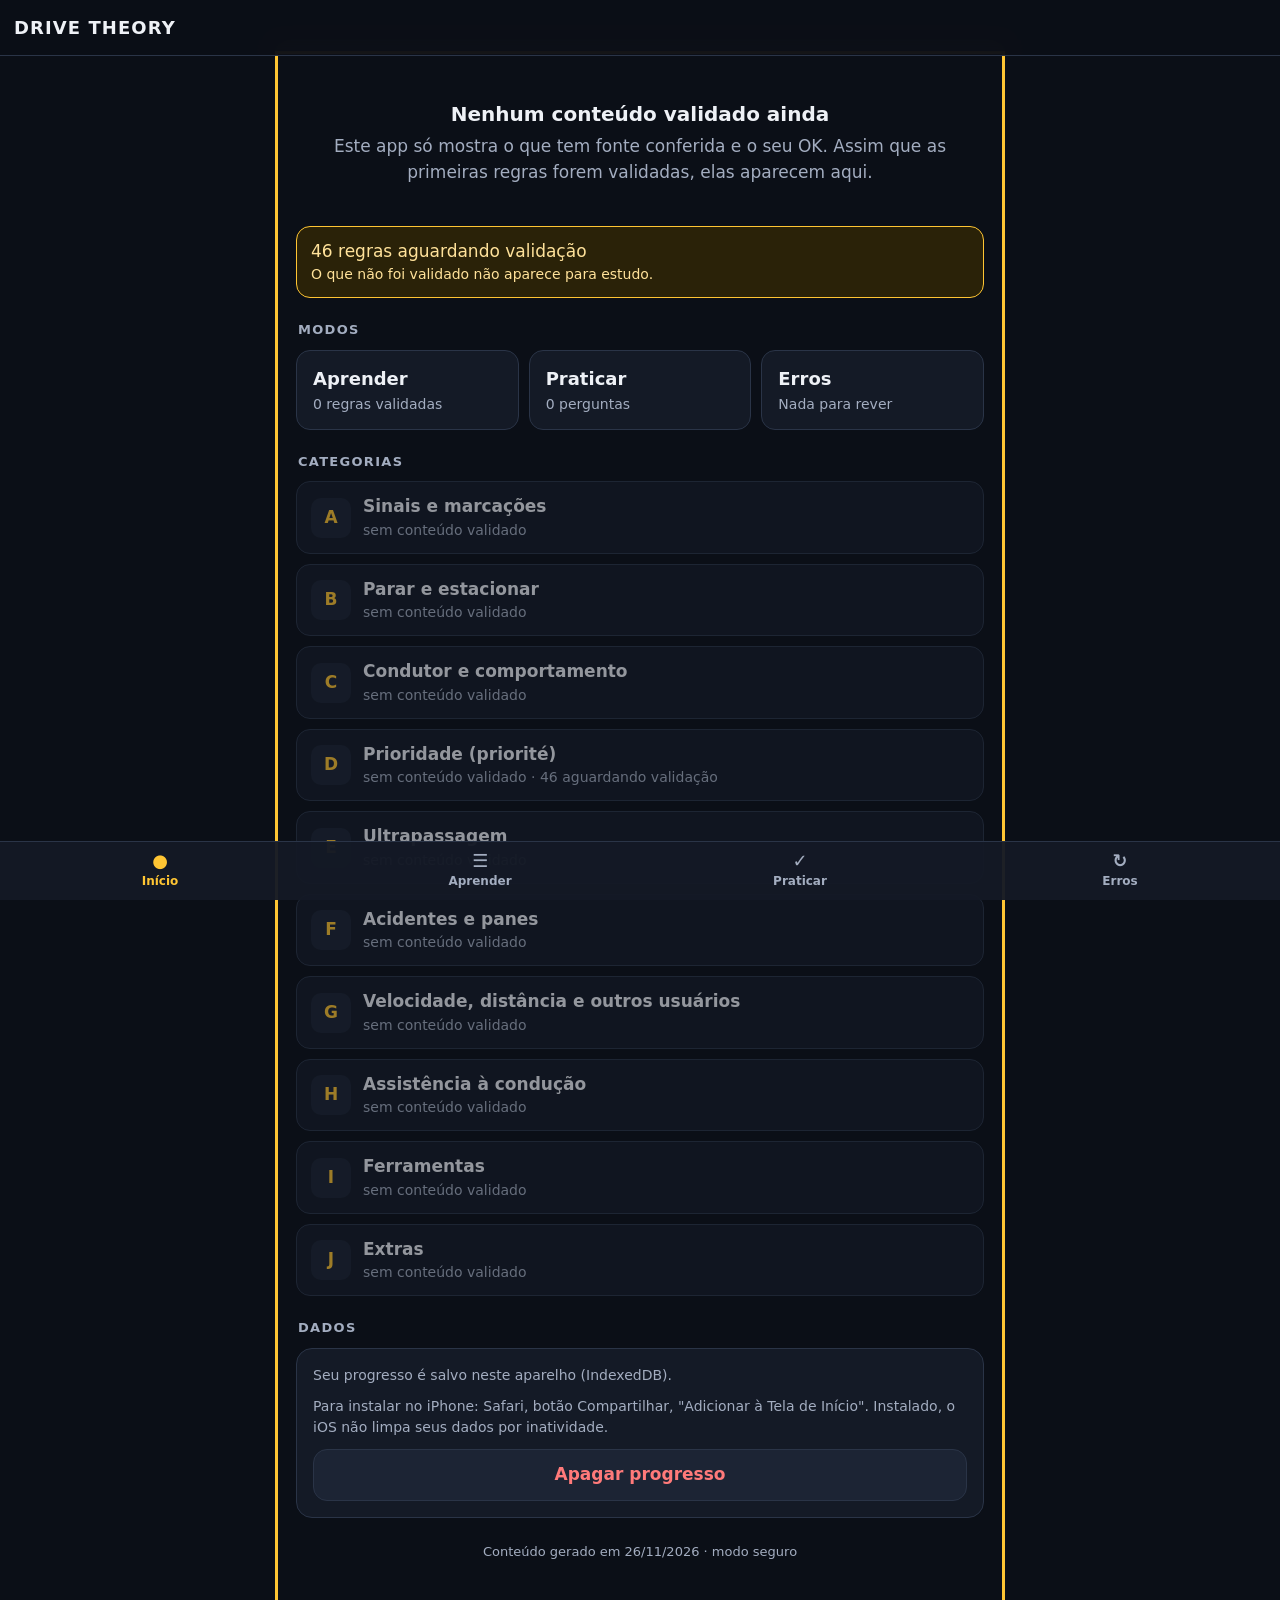
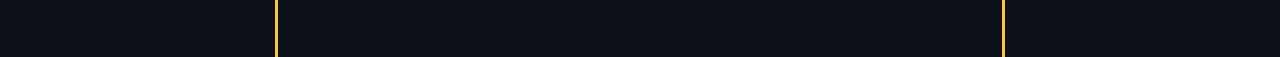
==== app/index.html @ a075b9bb "T-008: PWA mínimo (Aprender, Praticar, Erros) e deploy no GitHub Pages Co-Authored-By: Claude Sonnet" ====
<!doctype html>
<html lang="pt-BR">
<head>
<meta charset="utf-8">
<meta name="viewport" content="width=device-width, initial-scale=1, viewport-fit=cover">
<meta name="theme-color" content="#0b0f17">
<meta name="color-scheme" content="dark">
<meta name="apple-mobile-web-app-capable" content="yes">
<meta name="mobile-web-app-capable" content="yes">
<meta name="apple-mobile-web-app-status-bar-style" content="black-translucent">
<meta name="apple-mobile-web-app-title" content="DRIVE THEORY">
<title>DRIVE THEORY</title>
<link rel="manifest" href="manifest.webmanifest">
<link rel="icon" type="image/svg+xml" href="icons/icon.svg">
<link rel="apple-touch-icon" href="icons/apple-touch-icon.png">
<link rel="stylesheet" href="style.css">
</head>
<body>
<div id="draft-banner" class="draft-banner" role="alert" hidden>MODO RASCUNHO — conteúdo não validado</div>
<header class="topbar">
  <button id="back" class="icon-btn" type="button" aria-label="Voltar" hidden>&#8592;</button>
  <h1 id="title" class="topbar-title">DRIVE THEORY</h1>
</header>
<main id="view" tabindex="-1" aria-live="polite"></main>
<nav class="tabbar" aria-label="Navegação principal">
  <a href="#/" data-tab="home"><span class="tab-ico" aria-hidden="true">&#9679;</span>Início</a>
  <a href="#/aprender" data-tab="aprender"><span class="tab-ico" aria-hidden="true">&#9776;</span>Aprender</a>
  <a href="#/praticar" data-tab="praticar"><span class="tab-ico" aria-hidden="true">&#10003;</span>Praticar</a>
  <a href="#/erros" data-tab="erros"><span class="tab-ico" aria-hidden="true">&#8635;</span>Erros</a>
</nav>
<noscript><p class="empty">Este app precisa de JavaScript.</p></noscript>
<script src="app.js"></script>
</body>
</html>
---- app/style.css ----
:root {
  --bg: #0b0f17;
  --surface: #141a26;
  --surface-2: #1c2434;
  --line: #2a3447;
  --text: #eef1f6;
  --muted: #a3adc0;
  --accent: #ffc533;
  --accent-ink: #1a1400;
  --ok: #45e0a0;
  --ok-bg: #0f2a22;
  --bad: #ff7a7a;
  --bad-bg: #2d1518;
  --warn: #ffc533;
  --radius: 16px;
  --safe-t: env(safe-area-inset-top, 0px);
  --safe-b: env(safe-area-inset-bottom, 0px);
  --safe-l: env(safe-area-inset-left, 0px);
  --safe-r: env(safe-area-inset-right, 0px);
  --tab-h: 58px;
  color-scheme: dark;
}
* { box-sizing: border-box; -webkit-tap-highlight-color: transparent; }
html { background: var(--bg); }
body {
  margin: 0; min-height: 100vh; background: var(--bg); color: var(--text);
  font: 17px/1.5 -apple-system, BlinkMacSystemFont, "SF Pro Text", system-ui, "Segoe UI", Roboto, sans-serif;
  -webkit-text-size-adjust: 100%;
  padding-left: var(--safe-l); padding-right: var(--safe-r);
}
h1, h2, h3 { line-height: 1.2; margin: 0; }
p { margin: 0 0 .75em; }
a { color: var(--accent); }
:focus-visible { outline: 3px solid var(--accent); outline-offset: 2px; }

.draft-banner {
  position: sticky; top: 0; z-index: 30; background: #c4161c; color: #fff; text-align: center;
  font-weight: 800; letter-spacing: .04em; font-size: 14px;
  padding: calc(var(--safe-t) + 8px) 12px 8px;
}
.draft-banner[hidden] { display: none; }

.topbar {
  position: sticky; top: 0; z-index: 20; display: flex; align-items: center; gap: 8px;
  background: rgba(11, 15, 23, .92); backdrop-filter: blur(12px); -webkit-backdrop-filter: blur(12px);
  border-bottom: 1px solid var(--line);
  padding: calc(var(--safe-t) + 6px) 14px 6px; min-height: 56px;
}
body.has-banner .topbar { top: 33px; padding-top: 6px; }
.topbar-title { font-size: 18px; font-weight: 800; letter-spacing: .06em; }
.icon-btn {
  min-width: 44px; min-height: 44px; border: 0; border-radius: 12px; background: var(--surface);
  color: var(--text); font-size: 22px; cursor: pointer;
}
.icon-btn[hidden] { display: none; }

main {
  padding: 18px 16px calc(var(--tab-h) + var(--safe-b) + 28px); max-width: 720px; margin: 0 auto; outline: none;
}

.tabbar {
  position: fixed; left: 0; right: 0; bottom: 0; z-index: 20; display: grid; grid-template-columns: repeat(4, 1fr);
  background: rgba(20, 26, 38, .96); border-top: 1px solid var(--line);
  padding: 0 var(--safe-r) var(--safe-b) var(--safe-l);
}
.tabbar a {
  min-height: var(--tab-h); display: flex; flex-direction: column; align-items: center; justify-content: center;
  gap: 2px; color: var(--muted); text-decoration: none; font-size: 12px; font-weight: 600;
}
.tabbar a[aria-current="page"] { color: var(--accent); }
.tab-ico { font-size: 18px; line-height: 1; }

/* cards e listas */
.card {
  background: var(--surface); border: 1px solid var(--line); border-radius: var(--radius);
  padding: 16px; margin-bottom: 14px;
}
.card h2 { font-size: 17px; margin-bottom: 8px; }
.muted { color: var(--muted); }
.small { font-size: 14px; }
.eyebrow { font-size: 12px; letter-spacing: .12em; text-transform: uppercase; color: var(--muted); font-weight: 700; margin-bottom: 6px; }
.section-title { font-size: 13px; letter-spacing: .1em; text-transform: uppercase; color: var(--muted); margin: 22px 2px 10px; font-weight: 700; }

.btn {
  display: flex; align-items: center; justify-content: center; gap: 8px; width: 100%;
  min-height: 52px; padding: 12px 18px; border-radius: 14px; border: 1px solid var(--line);
  background: var(--surface-2); color: var(--text); font: inherit; font-weight: 700; text-decoration: none; cursor: pointer;
}
.btn.primary { background: var(--accent); color: var(--accent-ink); border-color: var(--accent); }
.btn.danger { color: var(--bad); }
.btn:active { transform: scale(.985); }
.btn[disabled] { opacity: .45; cursor: not-allowed; }
.btn-row { display: grid; gap: 10px; margin-top: 12px; }

.mode-grid { display: grid; gap: 10px; }
.mode {
  display: flex; flex-direction: column; align-items: flex-start; gap: 2px; text-align: left;
  min-height: 64px; padding: 14px 16px; border-radius: 14px; border: 1px solid var(--line);
  background: var(--surface); color: var(--text); text-decoration: none;
}
.mode strong { font-size: 18px; }
.mode span { color: var(--muted); font-size: 14px; }
.mode:active { background: var(--surface-2); }

.list { list-style: none; margin: 0; padding: 0; display: grid; gap: 10px; }
.row {
  display: flex; align-items: center; gap: 12px; min-height: 64px; padding: 12px 14px; width: 100%;
  background: var(--surface); border: 1px solid var(--line); border-radius: 14px; color: var(--text);
  text-decoration: none; font: inherit; text-align: left;
}
a.row, button.row { cursor: pointer; }
a.row:active, button.row:active { background: var(--surface-2); }
.row.off { opacity: .6; }
.row .letter {
  flex: 0 0 40px; height: 40px; border-radius: 10px; display: grid; place-items: center;
  background: var(--surface-2); color: var(--accent); font-weight: 800;
}
.row .grow { flex: 1; min-width: 0; }
.row .name { font-weight: 700; display: block; }
.row .sub { color: var(--muted); font-size: 14px; display: block; }
.chev { color: var(--muted); font-size: 20px; }

.bar { height: 8px; background: var(--surface-2); border-radius: 99px; overflow: hidden; margin-top: 8px; }
.bar > i { display: block; height: 100%; background: var(--accent); border-radius: 99px; }
.big-num { font-size: 40px; font-weight: 800; letter-spacing: -.02em; }

.pill {
  display: inline-block; border: 1px solid var(--line); border-radius: 99px; padding: 2px 10px;
  font-size: 14px; color: var(--text); background: var(--surface-2); margin: 0 6px 6px 0;
}
.badge { display: inline-block; font-size: 12px; font-weight: 800; padding: 2px 8px; border-radius: 8px; background: #c4161c; color: #fff; margin-left: 6px; }
.notice {
  border: 1px solid var(--warn); background: #2a2208; border-radius: 14px; padding: 12px 14px; margin-bottom: 14px; color: #ffe29a;
}
.empty { text-align: center; padding: 28px 12px; color: var(--muted); }
.empty h2 { color: var(--text); font-size: 20px; margin-bottom: 8px; }

/* regras */
.rule h3 { font-size: 13px; letter-spacing: .08em; text-transform: uppercase; color: var(--muted); margin: 14px 0 6px; }
.rule .text { font-size: 18px; }
.rule ul { margin: 0; padding-left: 20px; }
.rule li { margin-bottom: 4px; }

/* pratica */
.progress-line { display: flex; justify-content: space-between; color: var(--muted); font-size: 14px; margin-bottom: 8px; }
.q-text { font-size: 20px; font-weight: 700; margin-bottom: 8px; line-height: 1.35; }
.q-img { max-width: 100%; border-radius: 12px; background: #fff; margin: 8px 0; }
.hint { color: var(--muted); font-size: 14px; margin-bottom: 14px; }
.alts { display: grid; gap: 10px; margin: 0 0 14px; padding: 0; border: 0; }
.alt {
  display: flex; gap: 12px; align-items: flex-start; min-height: 56px; padding: 14px;
  border: 2px solid var(--line); border-radius: 14px; background: var(--surface); cursor: pointer;
}
.alt input { flex: 0 0 24px; width: 24px; height: 24px; margin: 1px 0 0; accent-color: var(--accent); }
.alt:has(input:checked) { border-color: var(--accent); background: #231d07; }
.alt .alt-body { flex: 1; min-width: 0; }
.alt.ok { border-color: var(--ok); background: var(--ok-bg); }
.alt.bad { border-color: var(--bad); background: var(--bad-bg); }
.alt .tag { display: block; font-weight: 800; font-size: 14px; margin-bottom: 2px; }
.alt.ok .tag { color: var(--ok); }
.alt.bad .tag { color: var(--bad); }
.alt .just { display: block; margin-top: 6px; color: var(--text); font-size: 15px; }
.alt.static { cursor: default; }
.verdict { border-radius: 14px; padding: 14px; font-weight: 800; font-size: 18px; margin-bottom: 14px; }
.verdict.ok { background: var(--ok-bg); color: var(--ok); border: 1px solid var(--ok); }
.verdict.bad { background: var(--bad-bg); color: var(--bad); border: 1px solid var(--bad); }
.verdict small { display: block; font-weight: 500; color: var(--text); }
.expl dt { font-size: 13px; letter-spacing: .08em; text-transform: uppercase; color: var(--muted); margin-top: 12px; font-weight: 700; }
.expl dd { margin: 2px 0 0; }
.summary-score { font-size: 48px; font-weight: 800; }
.foot { color: var(--muted); font-size: 13px; text-align: center; margin-top: 24px; }
.visually-hidden { position: absolute; width: 1px; height: 1px; overflow: hidden; clip: rect(0 0 0 0); white-space: nowrap; }

@media (prefers-reduced-motion: no-preference) {
  main > * { animation: in .18s ease-out; }
  @keyframes in { from { opacity: 0; transform: translateY(4px); } to { opacity: 1; transform: none; } }
}
@media (min-width: 720px) {
  .mode-grid { grid-template-columns: repeat(3, 1fr); }
}
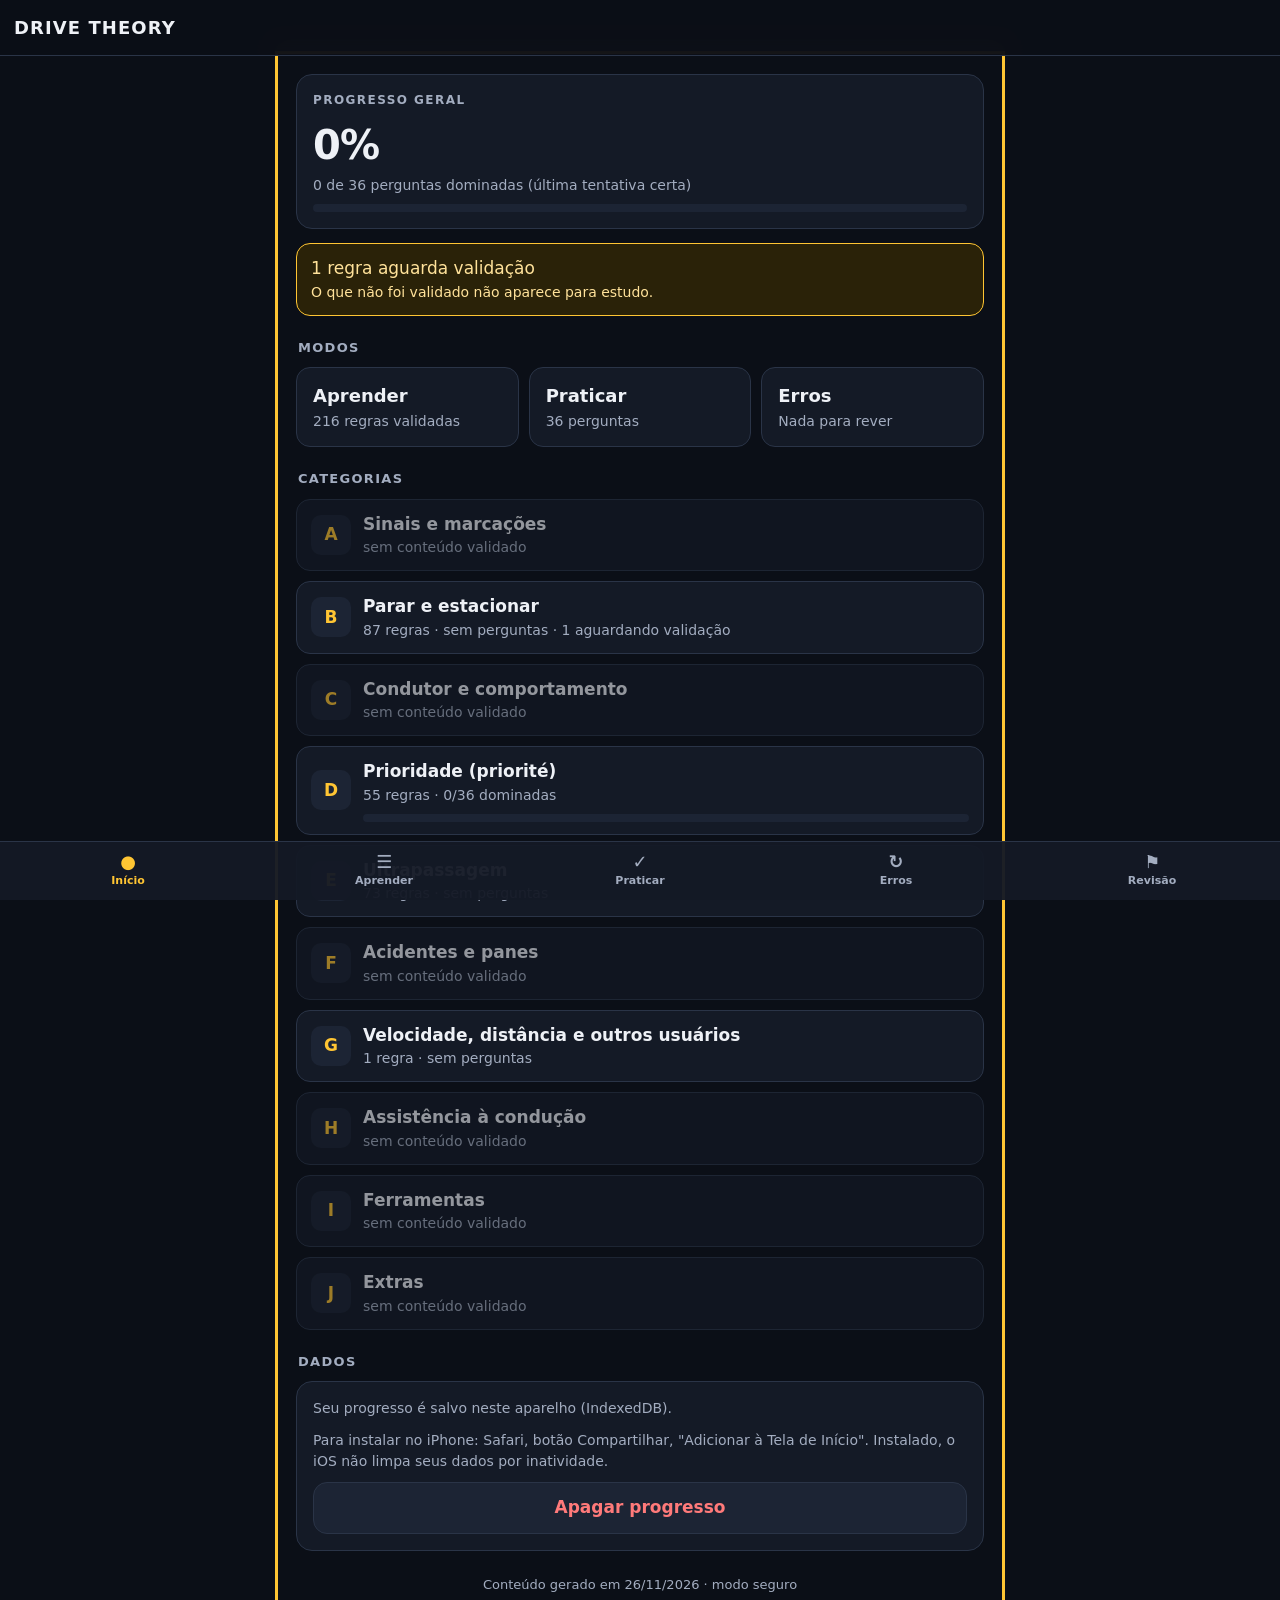
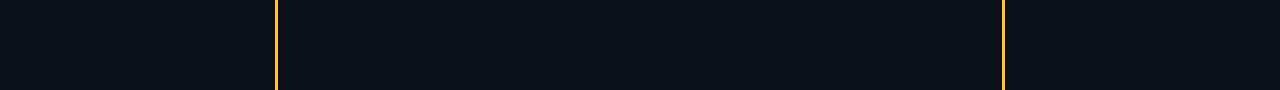
==== commit 80401cb7: "T-023: marcar regra/pergunta como incorreta + aba Revisão (copiar lista) Co-Authored-By: Claude Sonn" ====
--- a/app/index.html
+++ b/app/index.html
@@ -27,6 +27,7 @@
   <a href="#/aprender" data-tab="aprender"><span class="tab-ico" aria-hidden="true">&#9776;</span>Aprender</a>
   <a href="#/praticar" data-tab="praticar"><span class="tab-ico" aria-hidden="true">&#10003;</span>Praticar</a>
   <a href="#/erros" data-tab="erros"><span class="tab-ico" aria-hidden="true">&#8635;</span>Erros</a>
+  <a href="#/revisao" data-tab="revisao"><span class="tab-ico" aria-hidden="true">&#9873;</span>Revisão</a>
 </nav>
 <noscript><p class="empty">Este app precisa de JavaScript.</p></noscript>
 <script src="app.js"></script>
--- a/app/style.css
+++ b/app/style.css
@@ -59,7 +59,7 @@
 }
 
 .tabbar {
-  position: fixed; left: 0; right: 0; bottom: 0; z-index: 20; display: grid; grid-template-columns: repeat(4, 1fr);
+  position: fixed; left: 0; right: 0; bottom: 0; z-index: 20; display: grid; grid-template-columns: repeat(5, 1fr);
   background: rgba(20, 26, 38, .96); border-top: 1px solid var(--line);
   padding: 0 var(--safe-r) var(--safe-b) var(--safe-l);
 }
@@ -178,3 +178,20 @@
 @media (min-width: 720px) {
   .mode-grid { grid-template-columns: repeat(3, 1fr); }
 }
+
+/* marcação "incorreta" */
+.flag { margin-top: 14px; display: grid; gap: 8px; }
+.flag-label { font-size: 13px; color: var(--muted); }
+.flag-input, .flag-copy {
+  width: 100%; min-height: 48px; padding: 10px 12px; border-radius: 12px; border: 1px solid var(--line);
+  background: var(--bg); color: var(--text); font: inherit; font-size: 16px; /* 16px evita zoom no iOS */
+}
+.flag-copy { resize: vertical; font-size: 14px; }
+.flag-btn { min-height: 48px; font-weight: 600; }
+.flag-btn[aria-pressed="true"] { border-color: var(--warn); color: var(--warn); }
+.flag-done { margin: 0; color: var(--warn); font-weight: 700; }
+.flag-note { display: block; color: var(--text); font-weight: 400; font-size: 15px; }
+.flag-tag { display: inline-block; margin-left: 8px; padding: 1px 8px; border-radius: 8px; font-size: 12px; font-weight: 700; color: var(--warn); border: 1px solid var(--warn); vertical-align: middle; }
+.rule-id { margin-top: 10px; }
+.flag-row .flag-rm { width: auto; min-width: 44px; min-height: 44px; padding: 8px 14px; }
+.tabbar a { font-size: 11px; }
